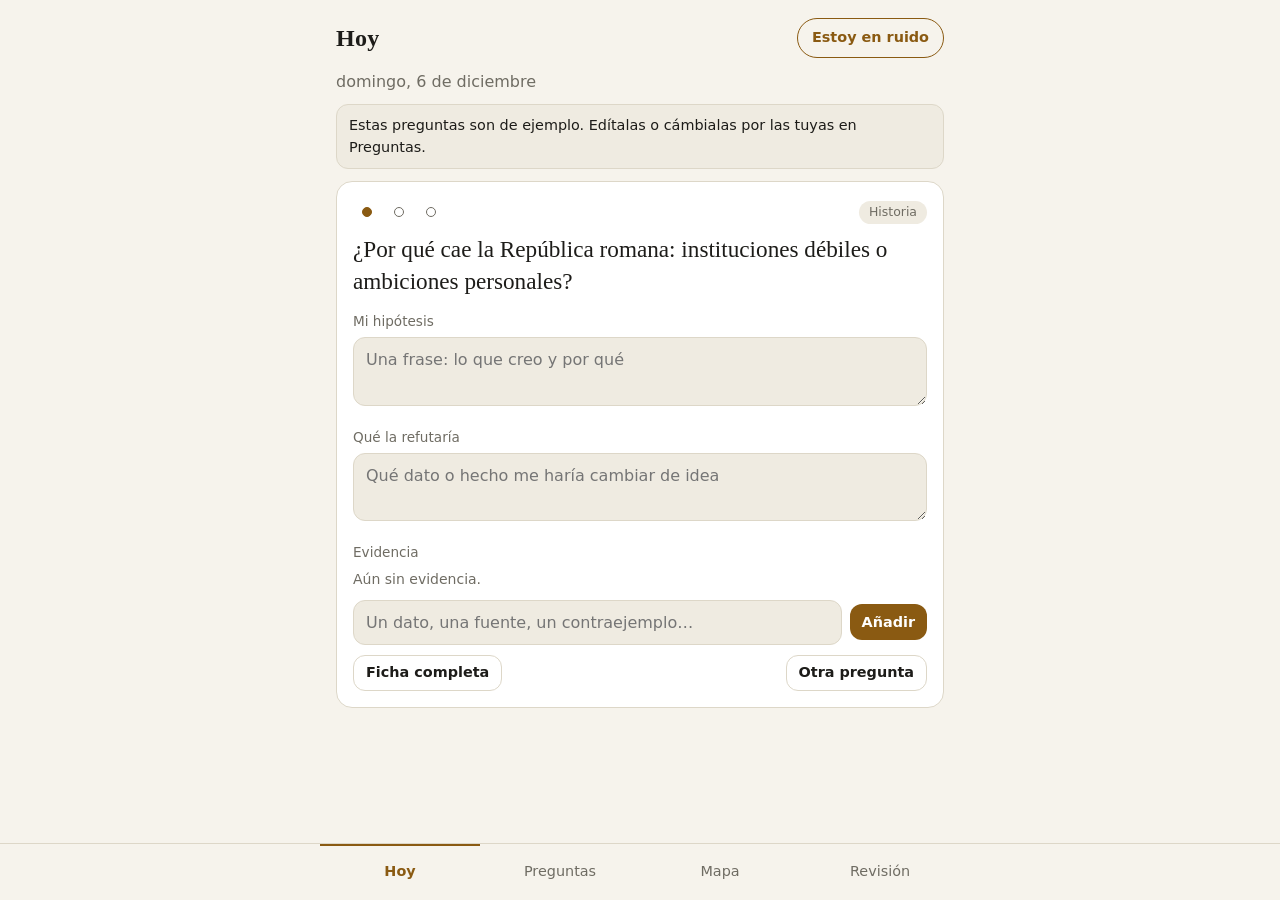
==== index.html @ 18230401 "Pensador: PWA de preguntas vivas, hipótesis y mapa de conocimiento Co-Authored-By: Claude Sonnet 5.5" ====
<!doctype html>
<html lang="es">
<head>
<meta charset="utf-8">
<meta name="viewport" content="width=device-width, initial-scale=1, viewport-fit=cover">
<title>Pensador</title>
<meta name="description" content="Preguntas vivas, hipótesis y mapa de lo que sé.">
<meta name="theme-color" content="#0f1115">
<link rel="manifest" href="manifest.webmanifest">
<link rel="icon" href="icons/icon-192.png">
<link rel="apple-touch-icon" href="icons/apple-touch-icon.png">
<meta name="apple-mobile-web-app-capable" content="yes">
<meta name="mobile-web-app-capable" content="yes">
<meta name="apple-mobile-web-app-title" content="Pensador">
<meta name="apple-mobile-web-app-status-bar-style" content="black-translucent">
<link rel="stylesheet" href="style.css">
</head>
<body>
<div id="app"></div>
<div id="sheet" hidden></div>
<div id="toast" role="status" aria-live="polite"></div>
<input type="file" id="imp" accept="application/json,.json" hidden>
<noscript>Pensador necesita JavaScript.</noscript>
<script src="app.js"></script>
</body>
</html>
---- style.css ----
:root {
  --bg: #0f1115;
  --surface: #181b22;
  --surface-2: #20242d;
  --line: #2b303b;
  --text: #ebe8e0;
  --muted: #9b9a94;
  --accent: #dcb673;
  --accent-ink: #1a1405;
  --danger: #e07a6b;
  --serif: Georgia, "Iowan Old Style", "Palatino Linotype", serif;
  --sans: system-ui, -apple-system, "Segoe UI", Roboto, sans-serif;
  color-scheme: dark;
}
@media (prefers-color-scheme: light) {
  :root {
    --bg: #f6f3ec;
    --surface: #ffffff;
    --surface-2: #efebe1;
    --line: #ddd7c8;
    --text: #1d1c19;
    --muted: #6f6c63;
    --accent: #8a5a12;
    --accent-ink: #ffffff;
    --danger: #b2432f;
    color-scheme: light;
  }
}

* { box-sizing: border-box; -webkit-tap-highlight-color: transparent; }
html { background: var(--bg); }
body {
  margin: 0;
  font: 16px/1.5 var(--sans);
  color: var(--text);
  background: var(--bg);
  -webkit-text-size-adjust: 100%;
}
body.lock { overflow: hidden; }
button, input, textarea, select { font: inherit; color: inherit; }
[hidden] { display: none !important; }

#app {
  max-width: 640px;
  margin: 0 auto;
  min-height: 100vh;
  padding: env(safe-area-inset-top) 16px calc(84px + env(safe-area-inset-bottom));
}

.top {
  display: flex;
  align-items: center;
  justify-content: space-between;
  gap: 12px;
  padding: 18px 0 12px;
}
h1 { margin: 0; font: 600 1.5rem/1.2 var(--serif); letter-spacing: .01em; }
h2 { margin: 0 0 8px; font: 600 1.05rem/1.3 var(--sans); }
h3 { margin: 22px 0 8px; font: 600 .8rem/1.3 var(--sans); letter-spacing: .08em; text-transform: uppercase; color: var(--muted); }
p { margin: 0 0 10px; }
.muted { color: var(--muted); }
.small { font-size: .875rem; }

.pill {
  border: 1px solid var(--accent);
  background: transparent;
  color: var(--accent);
  border-radius: 999px;
  padding: 8px 14px;
  min-height: 40px;
  font-weight: 600;
  font-size: .9rem;
  cursor: pointer;
}
.pill:active { background: var(--accent); color: var(--accent-ink); }

.card {
  background: var(--surface);
  border: 1px solid var(--line);
  border-radius: 16px;
  padding: 16px;
  margin: 0 0 14px;
}
.big { font: 400 1.45rem/1.35 var(--serif); margin: 8px 0 14px; }
.card.empty { text-align: center; padding: 28px 16px; }

.meta-row { display: flex; align-items: center; justify-content: space-between; gap: 8px; }
.tag {
  display: inline-block;
  padding: 2px 10px;
  border-radius: 999px;
  background: var(--surface-2);
  color: var(--muted);
  font-size: .78rem;
  white-space: nowrap;
}
.tag.accent { background: transparent; border: 1px solid var(--accent); color: var(--accent); }

.dots { display: flex; gap: 4px; }
.dot {
  width: 28px; height: 28px;
  border: 0; background: transparent; padding: 0; cursor: pointer; position: relative;
}
.dot::after {
  content: ""; position: absolute; inset: 9px;
  border-radius: 50%; border: 1.5px solid var(--muted);
}
.dot.on::after { background: var(--accent); border-color: var(--accent); }

label { display: block; margin: 14px 0 6px; font-size: .85rem; color: var(--muted); }
textarea, input[type=text], input:not([type]), select {
  width: 100%;
  background: var(--surface-2);
  border: 1px solid var(--line);
  border-radius: 12px;
  padding: 10px 12px;
  font-size: 16px;
  line-height: 1.45;
  resize: vertical;
}
textarea:focus, input:focus, select:focus { outline: 2px solid var(--accent); outline-offset: 1px; }
select { width: auto; }

.row { display: flex; gap: 8px; align-items: center; flex-wrap: wrap; margin-top: 10px; }
.row.end { justify-content: flex-end; }
.row.between { justify-content: space-between; }
.grow { flex: 1; min-width: 0; }

.btn {
  border: 0;
  background: var(--accent);
  color: var(--accent-ink);
  border-radius: 12px;
  padding: 10px 16px;
  min-height: 44px;
  font-weight: 600;
  cursor: pointer;
}
.btn:active { opacity: .8; }
.btn.ghost { background: transparent; color: var(--text); border: 1px solid var(--line); }
.btn.danger { background: transparent; color: var(--danger); border: 1px solid var(--line); }
.btn.sm { min-height: 36px; padding: 6px 12px; font-size: .9rem; }
.btn:disabled { opacity: .4; }

.chips { display: flex; gap: 8px; overflow-x: auto; padding: 2px 0 10px; scrollbar-width: none; }
.chips::-webkit-scrollbar { display: none; }
.chip {
  flex: none;
  border: 1px solid var(--line);
  background: transparent;
  border-radius: 999px;
  padding: 6px 12px;
  min-height: 36px;
  font-size: .88rem;
  color: var(--muted);
  cursor: pointer;
}
.chip.on { background: var(--surface-2); color: var(--text); border-color: var(--accent); }

.list { display: grid; gap: 8px; }
.item {
  text-align: left;
  width: 100%;
  background: var(--surface);
  border: 1px solid var(--line);
  border-radius: 14px;
  padding: 12px 14px;
  cursor: pointer;
}
.item:active { background: var(--surface-2); }
.item .t { font: 400 1.05rem/1.35 var(--serif); margin-bottom: 6px; }
.item .m { display: flex; gap: 6px; flex-wrap: wrap; align-items: center; }

.ev { display: flex; gap: 8px; align-items: flex-start; padding: 8px 0; border-top: 1px solid var(--line); font-size: .95rem; }
.ev:first-of-type { border-top: 0; }
.ev time { flex: none; color: var(--muted); font-size: .8rem; padding-top: 2px; min-width: 52px; }
.ev span { flex: 1; white-space: pre-wrap; overflow-wrap: anywhere; }
.x { border: 0; background: transparent; color: var(--muted); font-size: 1.2rem; line-height: 1; padding: 4px 8px; cursor: pointer; }

.node { background: var(--surface); border: 1px solid var(--line); border-radius: 14px; padding: 12px 14px; margin-bottom: 10px; }
.node .name { font: 600 1.05rem var(--serif); background: transparent; border: 0; padding: 4px 0; border-radius: 0; border-bottom: 1px solid var(--line); }
.lvl { display: flex; gap: 6px; margin: 10px 0 4px; align-items: center; }
.lvl button {
  width: 36px; height: 36px; border-radius: 50%;
  border: 1.5px solid var(--muted); background: transparent; cursor: pointer; padding: 0;
}
.lvl button.on { background: var(--accent); border-color: var(--accent); }
.lvl span { margin-left: 6px; color: var(--muted); font-size: .85rem; }

.stats { display: grid; grid-template-columns: repeat(3, 1fr); gap: 8px; }
.stat { background: var(--surface); border: 1px solid var(--line); border-radius: 14px; padding: 12px 8px; text-align: center; }
.stat b { display: block; font: 600 1.6rem/1.1 var(--serif); color: var(--accent); }
.stat span { font-size: .78rem; color: var(--muted); }

.rules { margin: 0; padding-left: 20px; }
.rules li { margin-bottom: 6px; }

.warn, .note {
  border-radius: 12px; padding: 10px 12px; margin: 0 0 12px; font-size: .9rem;
  background: var(--surface-2); border: 1px solid var(--line);
}
.warn { border-color: var(--danger); color: var(--danger); }

.tabs {
  position: fixed; left: 0; right: 0; bottom: 0;
  display: flex; justify-content: center;
  background: var(--bg);
  border-top: 1px solid var(--line);
  padding-bottom: env(safe-area-inset-bottom);
}
.tabs button {
  flex: 1; max-width: 160px;
  border: 0; background: transparent; color: var(--muted);
  padding: 14px 4px; min-height: 56px; font-size: .9rem; cursor: pointer;
}
.tabs button.on { color: var(--accent); font-weight: 600; box-shadow: inset 0 2px 0 var(--accent); }

#sheet { position: fixed; inset: 0; z-index: 20; display: flex; align-items: flex-end; justify-content: center; }
.backdrop { position: absolute; inset: 0; background: rgba(0, 0, 0, .55); }
.panel {
  position: relative;
  width: 100%; max-width: 640px; max-height: 92vh; overflow-y: auto;
  background: var(--bg);
  border: 1px solid var(--line); border-bottom: 0;
  border-radius: 20px 20px 0 0;
  padding: 16px 16px calc(24px + env(safe-area-inset-bottom));
  animation: up .18s ease-out;
}
@keyframes up { from { transform: translateY(24px); opacity: 0; } to { transform: none; opacity: 1; } }
.panel .close { position: absolute; top: 8px; right: 8px; }

#toast {
  position: fixed; left: 50%; bottom: calc(76px + env(safe-area-inset-bottom));
  transform: translate(-50%, 12px);
  background: var(--text); color: var(--bg);
  padding: 10px 16px; border-radius: 999px; font-size: .9rem;
  opacity: 0; pointer-events: none; transition: .2s; z-index: 30;
  max-width: 90vw; text-align: center;
}
#toast.show { opacity: 1; transform: translate(-50%, 0); }

@media (prefers-reduced-motion: reduce) {
  .panel { animation: none; }
  #toast { transition: none; }
}
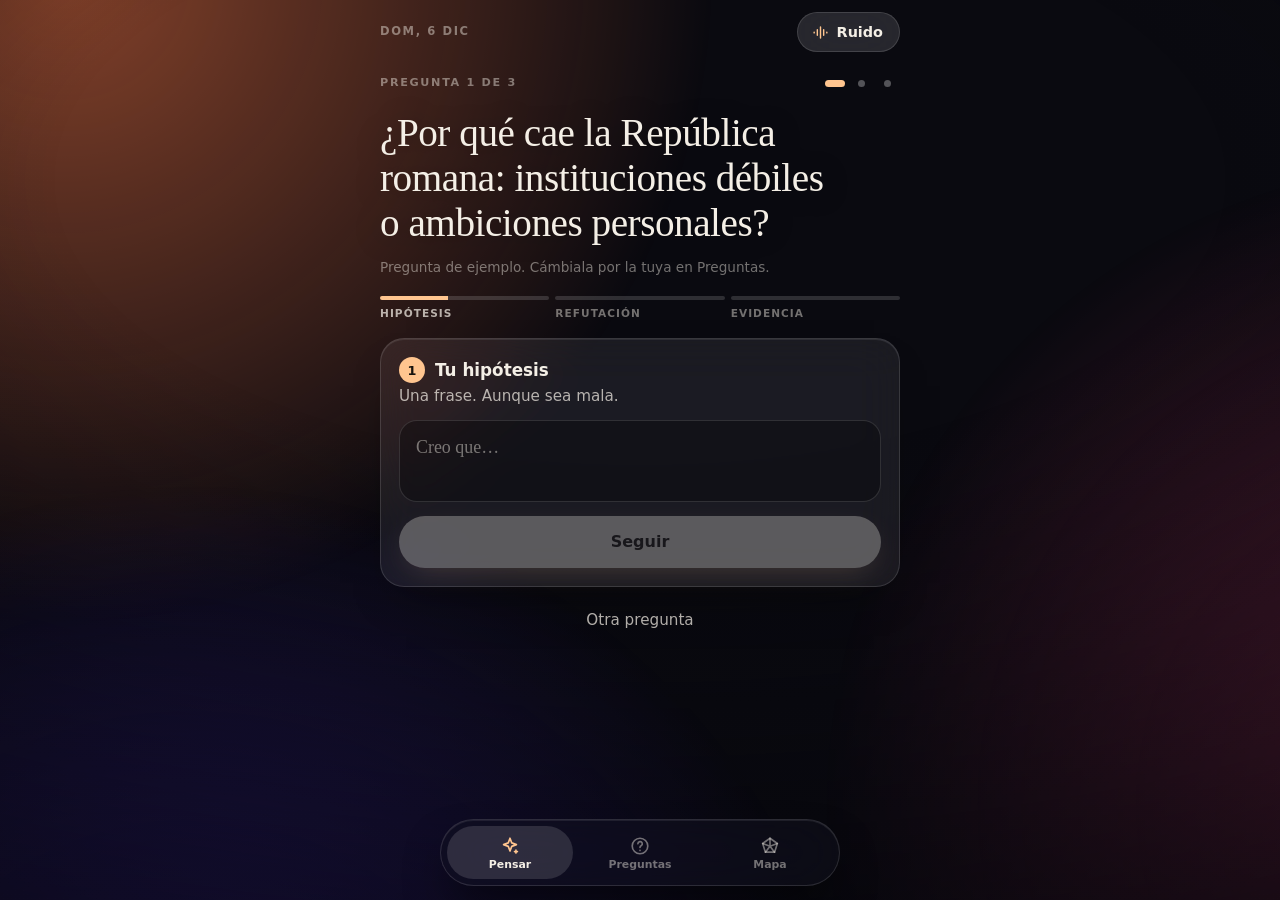
==== commit fcd871ee: "Rediseño: Pensar guiado, aurora por pregunta, mapa radar y menos funciones - Abre directo en una pre" ====
--- a/index.html
+++ b/index.html
@@ -5,7 +5,8 @@
 <meta name="viewport" content="width=device-width, initial-scale=1, viewport-fit=cover">
 <title>Pensador</title>
 <meta name="description" content="Preguntas vivas, hipótesis y mapa de lo que sé.">
-<meta name="theme-color" content="#0f1115">
+<meta name="theme-color" content="#0a0a10">
+<meta name="color-scheme" content="dark">
 <link rel="manifest" href="manifest.webmanifest">
 <link rel="icon" href="icons/icon-192.png">
 <link rel="apple-touch-icon" href="icons/apple-touch-icon.png">
@@ -16,6 +17,7 @@
 <link rel="stylesheet" href="style.css">
 </head>
 <body>
+<div id="aurora" aria-hidden="true"><i></i><i></i><i></i></div>
 <div id="app"></div>
 <div id="sheet" hidden></div>
 <div id="toast" role="status" aria-live="polite"></div>
--- a/style.css
+++ b/style.css
@@ -1,245 +1,290 @@
 :root {
-  --bg: #0f1115;
-  --surface: #181b22;
-  --surface-2: #20242d;
-  --line: #2b303b;
-  --text: #ebe8e0;
-  --muted: #9b9a94;
-  --accent: #dcb673;
-  --accent-ink: #1a1405;
-  --danger: #e07a6b;
-  --serif: Georgia, "Iowan Old Style", "Palatino Linotype", serif;
-  --sans: system-ui, -apple-system, "Segoe UI", Roboto, sans-serif;
-  color-scheme: dark;
-}
-@media (prefers-color-scheme: light) {
-  :root {
-    --bg: #f6f3ec;
-    --surface: #ffffff;
-    --surface-2: #efebe1;
-    --line: #ddd7c8;
-    --text: #1d1c19;
-    --muted: #6f6c63;
-    --accent: #8a5a12;
-    --accent-ink: #ffffff;
-    --danger: #b2432f;
-    color-scheme: light;
-  }
-}
+  --bg: #0a0a10;
+  --ink: #f4efe6;
+  --ink-2: rgba(244, 239, 230, .72);
+  --ink-3: rgba(244, 239, 230, .45);
+  --glass: rgba(255, 255, 255, .07);
+  --glass-2: rgba(255, 255, 255, .12);
+  --line: rgba(255, 255, 255, .13);
+  --a1: #a06bff;
+  --a2: #e04fb1;
+  --a3: #2a3cc4;
+  --acc: #ddc8ff;
+  --serif: ui-serif, "New York", "Iowan Old Style", "Palatino Linotype", Georgia, serif;
+  --sans: -apple-system, BlinkMacSystemFont, "SF Pro Text", "Segoe UI", Roboto, system-ui, sans-serif;
+  --r: 24px;
+  --ease: cubic-bezier(.22, .9, .3, 1);
+}
+
+[data-pal="ember"]  { --a1: #ff7a45; --a2: #d63a6a; --a3: #4b2bd6; --acc: #ffc58f; }
+[data-pal="ocean"]  { --a1: #2ec4d6; --a2: #2b6be0; --a3: #6a35c9; --acc: #9be7f2; }
+[data-pal="violet"] { --a1: #a06bff; --a2: #e04fb1; --a3: #2a3cc4; --acc: #ddc8ff; }
+[data-pal="forest"] { --a1: #35c98a; --a2: #12857a; --a3: #3a5bd0; --acc: #a6f0cf; }
+[data-pal="gold"]   { --a1: #f4b942; --a2: #e0703a; --a3: #7a2fd0; --acc: #ffe0a0; }
+[data-pal="rose"]   { --a1: #ff6b8b; --a2: #c23cc0; --a3: #3a4ad6; --acc: #ffc1d0; }
 
 * { box-sizing: border-box; -webkit-tap-highlight-color: transparent; }
-html { background: var(--bg); }
+html { background: var(--bg); color-scheme: dark; }
 body {
   margin: 0;
-  font: 16px/1.5 var(--sans);
-  color: var(--text);
-  background: var(--bg);
+  font: 400 16px/1.5 var(--sans);
+  color: var(--ink);
+  -webkit-font-smoothing: antialiased;
   -webkit-text-size-adjust: 100%;
 }
 body.lock { overflow: hidden; }
-button, input, textarea, select { font: inherit; color: inherit; }
+button, input, textarea { font: inherit; color: inherit; }
+button { -webkit-appearance: none; appearance: none; }
 [hidden] { display: none !important; }
-
+p { margin: 0; }
+
+/* ---------- fondo ---------- */
+#aurora { position: fixed; inset: 0; z-index: -1; overflow: hidden; background: var(--bg); }
+#aurora i { position: absolute; width: 120vmax; height: 120vmax; border-radius: 50%; opacity: .5; will-change: transform; }
+#aurora i:nth-child(1) { left: -55vmax; top: -62vmax; background: radial-gradient(circle, var(--a1) 0, transparent 60%); animation: d1 30s ease-in-out infinite alternate; }
+#aurora i:nth-child(2) { right: -75vmax; top: 4vh; background: radial-gradient(circle, var(--a2) 0, transparent 60%); opacity: .42; animation: d2 38s ease-in-out infinite alternate; }
+#aurora i:nth-child(3) { left: -45vmax; bottom: -80vmax; background: radial-gradient(circle, var(--a3) 0, transparent 62%); opacity: .6; animation: d3 44s ease-in-out infinite alternate; }
+#aurora::after { content: ""; position: absolute; inset: 0; background: radial-gradient(130% 90% at 50% 20%, transparent 35%, rgba(6, 6, 12, .72) 100%); }
+@keyframes d1 { to { transform: translate(14vmax, 10vmax) scale(1.08); } }
+@keyframes d2 { to { transform: translate(-16vmax, 8vmax) scale(.94); } }
+@keyframes d3 { to { transform: translate(12vmax, -12vmax) scale(1.1); } }
+
+/* ---------- estructura ---------- */
 #app {
-  max-width: 640px;
+  max-width: 560px;
   margin: 0 auto;
   min-height: 100vh;
-  padding: env(safe-area-inset-top) 16px calc(84px + env(safe-area-inset-bottom));
-}
-
-.top {
-  display: flex;
-  align-items: center;
-  justify-content: space-between;
-  gap: 12px;
-  padding: 18px 0 12px;
-}
-h1 { margin: 0; font: 600 1.5rem/1.2 var(--serif); letter-spacing: .01em; }
-h2 { margin: 0 0 8px; font: 600 1.05rem/1.3 var(--sans); }
-h3 { margin: 22px 0 8px; font: 600 .8rem/1.3 var(--sans); letter-spacing: .08em; text-transform: uppercase; color: var(--muted); }
-p { margin: 0 0 10px; }
-.muted { color: var(--muted); }
-.small { font-size: .875rem; }
-
+  padding: calc(env(safe-area-inset-top) + 8px) 20px calc(128px + env(safe-area-inset-bottom));
+}
+.bar { display: flex; align-items: center; justify-content: space-between; min-height: 48px; margin-bottom: 14px; }
+.date { font: 600 .72rem/1 var(--sans); letter-spacing: .14em; text-transform: uppercase; color: var(--ink-3); }
 .pill {
-  border: 1px solid var(--accent);
-  background: transparent;
-  color: var(--accent);
-  border-radius: 999px;
-  padding: 8px 14px;
-  min-height: 40px;
-  font-weight: 600;
-  font-size: .9rem;
-  cursor: pointer;
-}
-.pill:active { background: var(--accent); color: var(--accent-ink); }
-
-.card {
-  background: var(--surface);
+  display: inline-flex; align-items: center; gap: 7px;
+  height: 40px; padding: 0 16px 0 13px;
+  border-radius: 999px; border: 1px solid var(--line);
+  background: var(--glass-2);
+  -webkit-backdrop-filter: blur(20px) saturate(1.5); backdrop-filter: blur(20px) saturate(1.5);
+  font: 600 .9rem var(--sans); color: var(--ink); cursor: pointer;
+  transition: transform .15s var(--ease), background .2s;
+}
+.pill:active { transform: scale(.95); background: rgba(255, 255, 255, .2); }
+.ic { width: 22px; height: 22px; stroke: currentColor; fill: none; stroke-width: 1.8; stroke-linecap: round; stroke-linejoin: round; flex: none; }
+.pill .ic { width: 19px; height: 19px; color: var(--acc); }
+
+.view.enter > * { animation: rise .55s var(--ease) both; }
+.view.enter > *:nth-child(2) { animation-delay: .05s; }
+.view.enter > *:nth-child(3) { animation-delay: .1s; }
+.view.enter > *:nth-child(4) { animation-delay: .15s; }
+.view.enter > *:nth-child(n+5) { animation-delay: .2s; }
+@keyframes rise { from { opacity: 0; transform: translateY(14px); } to { opacity: 1; transform: none; } }
+
+/* ---------- tipografía ---------- */
+.eyebrow { font: 600 .7rem/1 var(--sans); letter-spacing: .15em; text-transform: uppercase; color: var(--ink-3); }
+.hero {
+  margin: 14px 0 22px;
+  font: 500 clamp(1.8rem, 7.8vw, 2.45rem)/1.15 var(--serif);
+  letter-spacing: -.012em;
+  text-wrap: balance;
+  text-shadow: 0 2px 28px rgba(0, 0, 0, .4);
+}
+.hero.sm { font-size: 1.5rem; margin: 12px 0 18px; }
+.title { margin: 6px 0 4px; font: 600 2.1rem/1.1 var(--serif); letter-spacing: -.01em; }
+.lead { color: var(--ink-2); margin-bottom: 18px; }
+.help { color: var(--ink-2); font-size: .95rem; margin: 2px 0 12px; }
+.center { text-align: center; }
+.tip { color: var(--ink-3); font-size: .85rem; margin: -10px 0 18px; }
+
+.row { display: flex; align-items: center; gap: 10px; }
+.row.between { justify-content: space-between; }
+
+/* ---------- componentes ---------- */
+.glass {
+  background: var(--glass);
   border: 1px solid var(--line);
-  border-radius: 16px;
-  padding: 16px;
-  margin: 0 0 14px;
-}
-.big { font: 400 1.45rem/1.35 var(--serif); margin: 8px 0 14px; }
-.card.empty { text-align: center; padding: 28px 16px; }
-
-.meta-row { display: flex; align-items: center; justify-content: space-between; gap: 8px; }
-.tag {
-  display: inline-block;
-  padding: 2px 10px;
-  border-radius: 999px;
-  background: var(--surface-2);
-  color: var(--muted);
-  font-size: .78rem;
-  white-space: nowrap;
-}
-.tag.accent { background: transparent; border: 1px solid var(--accent); color: var(--accent); }
-
-.dots { display: flex; gap: 4px; }
-.dot {
-  width: 28px; height: 28px;
-  border: 0; background: transparent; padding: 0; cursor: pointer; position: relative;
-}
-.dot::after {
-  content: ""; position: absolute; inset: 9px;
-  border-radius: 50%; border: 1.5px solid var(--muted);
-}
-.dot.on::after { background: var(--accent); border-color: var(--accent); }
-
-label { display: block; margin: 14px 0 6px; font-size: .85rem; color: var(--muted); }
-textarea, input[type=text], input:not([type]), select {
-  width: 100%;
-  background: var(--surface-2);
+  border-radius: var(--r);
+  padding: 18px;
+  margin-bottom: 12px;
+  -webkit-backdrop-filter: blur(22px) saturate(1.5); backdrop-filter: blur(22px) saturate(1.5);
+  box-shadow: inset 0 1px 0 rgba(255, 255, 255, .09), 0 22px 44px -26px rgba(0, 0, 0, .7);
+}
+
+.btn {
+  border: 0; border-radius: 999px; padding: 0 22px; min-height: 52px;
+  font: 600 1rem var(--sans); cursor: pointer;
+  transition: transform .15s var(--ease), opacity .2s, background .2s;
+}
+.btn:active { transform: scale(.97); }
+.btn.primary { background: var(--ink); color: #17130d; box-shadow: 0 10px 30px -10px color-mix(in srgb, var(--acc) 70%, transparent); }
+.btn.ghost { background: var(--glass-2); color: var(--ink); border: 1px solid var(--line); }
+.btn.sm { min-height: 44px; font-size: .92rem; padding: 0 18px; }
+.btn.wide { width: 100%; }
+.btn.icon { width: 50px; min-height: 50px; padding: 0; flex: none; font-size: 1.5rem; line-height: 1; }
+.btn:disabled { opacity: .3; pointer-events: none; }
+.link { background: none; border: 0; color: var(--ink-2); font: 500 .95rem var(--sans); padding: 12px 6px; cursor: pointer; }
+.link:active { color: var(--ink); }
+.link.danger { color: #ff9a8c; }
+.x { border: 0; background: none; color: var(--ink-3); font-size: 1.4rem; line-height: 1; padding: 6px 10px; cursor: pointer; }
+
+textarea, input[type=text] {
+  width: 100%; display: block;
+  background: rgba(0, 0, 0, .3);
   border: 1px solid var(--line);
-  border-radius: 12px;
-  padding: 10px 12px;
-  font-size: 16px;
-  line-height: 1.45;
-  resize: vertical;
-}
-textarea:focus, input:focus, select:focus { outline: 2px solid var(--accent); outline-offset: 1px; }
-select { width: auto; }
-
-.row { display: flex; gap: 8px; align-items: center; flex-wrap: wrap; margin-top: 10px; }
-.row.end { justify-content: flex-end; }
-.row.between { justify-content: space-between; }
-.grow { flex: 1; min-width: 0; }
-
-.btn {
-  border: 0;
-  background: var(--accent);
-  color: var(--accent-ink);
-  border-radius: 12px;
-  padding: 10px 16px;
-  min-height: 44px;
-  font-weight: 600;
-  cursor: pointer;
-}
-.btn:active { opacity: .8; }
-.btn.ghost { background: transparent; color: var(--text); border: 1px solid var(--line); }
-.btn.danger { background: transparent; color: var(--danger); border: 1px solid var(--line); }
-.btn.sm { min-height: 36px; padding: 6px 12px; font-size: .9rem; }
-.btn:disabled { opacity: .4; }
-
-.chips { display: flex; gap: 8px; overflow-x: auto; padding: 2px 0 10px; scrollbar-width: none; }
-.chips::-webkit-scrollbar { display: none; }
-.chip {
-  flex: none;
-  border: 1px solid var(--line);
-  background: transparent;
-  border-radius: 999px;
-  padding: 6px 12px;
-  min-height: 36px;
-  font-size: .88rem;
-  color: var(--muted);
-  cursor: pointer;
-}
-.chip.on { background: var(--surface-2); color: var(--text); border-color: var(--accent); }
-
-.list { display: grid; gap: 8px; }
-.item {
-  text-align: left;
-  width: 100%;
-  background: var(--surface);
-  border: 1px solid var(--line);
-  border-radius: 14px;
-  padding: 12px 14px;
-  cursor: pointer;
-}
-.item:active { background: var(--surface-2); }
-.item .t { font: 400 1.05rem/1.35 var(--serif); margin-bottom: 6px; }
-.item .m { display: flex; gap: 6px; flex-wrap: wrap; align-items: center; }
-
-.ev { display: flex; gap: 8px; align-items: flex-start; padding: 8px 0; border-top: 1px solid var(--line); font-size: .95rem; }
-.ev:first-of-type { border-top: 0; }
-.ev time { flex: none; color: var(--muted); font-size: .8rem; padding-top: 2px; min-width: 52px; }
-.ev span { flex: 1; white-space: pre-wrap; overflow-wrap: anywhere; }
-.x { border: 0; background: transparent; color: var(--muted); font-size: 1.2rem; line-height: 1; padding: 4px 8px; cursor: pointer; }
-
-.node { background: var(--surface); border: 1px solid var(--line); border-radius: 14px; padding: 12px 14px; margin-bottom: 10px; }
-.node .name { font: 600 1.05rem var(--serif); background: transparent; border: 0; padding: 4px 0; border-radius: 0; border-bottom: 1px solid var(--line); }
-.lvl { display: flex; gap: 6px; margin: 10px 0 4px; align-items: center; }
-.lvl button {
-  width: 36px; height: 36px; border-radius: 50%;
-  border: 1.5px solid var(--muted); background: transparent; cursor: pointer; padding: 0;
-}
-.lvl button.on { background: var(--accent); border-color: var(--accent); }
-.lvl span { margin-left: 6px; color: var(--muted); font-size: .85rem; }
-
-.stats { display: grid; grid-template-columns: repeat(3, 1fr); gap: 8px; }
-.stat { background: var(--surface); border: 1px solid var(--line); border-radius: 14px; padding: 12px 8px; text-align: center; }
-.stat b { display: block; font: 600 1.6rem/1.1 var(--serif); color: var(--accent); }
-.stat span { font-size: .78rem; color: var(--muted); }
-
-.rules { margin: 0; padding-left: 20px; }
-.rules li { margin-bottom: 6px; }
-
-.warn, .note {
-  border-radius: 12px; padding: 10px 12px; margin: 0 0 12px; font-size: .9rem;
-  background: var(--surface-2); border: 1px solid var(--line);
-}
-.warn { border-color: var(--danger); color: var(--danger); }
-
+  border-radius: 18px;
+  padding: 14px 16px;
+  font: 400 17px/1.45 var(--sans);
+  resize: none;
+  transition: border-color .2s, box-shadow .2s;
+}
+textarea::placeholder, input::placeholder { color: var(--ink-3); }
+textarea:focus, input:focus { outline: 0; border-color: var(--acc); box-shadow: 0 0 0 4px color-mix(in srgb, var(--acc) 22%, transparent); }
+.step textarea, .sheet-serif { font-family: var(--serif); font-size: 1.12rem; }
+label { display: block; margin: 16px 0 8px; font: 600 .7rem/1.2 var(--sans); letter-spacing: .12em; text-transform: uppercase; color: var(--ink-3); }
+
+/* pensar */
+.top-eyebrow { display: flex; align-items: center; justify-content: space-between; }
+.dots { display: flex; }
+.dot { width: 26px; height: 26px; border: 0; background: none; padding: 0; position: relative; cursor: pointer; }
+.dot::after { content: ""; position: absolute; left: 50%; top: 50%; width: 7px; height: 7px; margin: -3.5px 0 0 -3.5px; border-radius: 4px; background: rgba(255, 255, 255, .3); transition: .3s var(--ease); }
+.dot.on::after { width: 20px; margin-left: -10px; background: var(--acc); }
+
+.rail { display: flex; gap: 6px; list-style: none; padding: 0; margin: 0 0 20px; }
+.rail li { flex: 1; display: grid; gap: 8px; font: 600 .66rem/1 var(--sans); letter-spacing: .1em; text-transform: uppercase; color: var(--ink-3); }
+.rail i { display: block; height: 4px; border-radius: 4px; background: rgba(255, 255, 255, .15); }
+.rail .done, .rail .now { color: var(--ink-2); }
+.rail .done i { background: var(--acc); }
+.rail .now i { background: linear-gradient(90deg, var(--acc) 40%, rgba(255, 255, 255, .15) 40%); }
+
+.quote {
+  display: block; width: 100%; text-align: left; cursor: pointer;
+  margin-bottom: 10px; padding: 13px 18px;
+  background: var(--glass); border: 1px solid var(--line); border-radius: 20px;
+  -webkit-backdrop-filter: blur(18px); backdrop-filter: blur(18px);
+}
+.quote:active { background: var(--glass-2); }
+.quote small { display: block; margin-bottom: 4px; font: 600 .66rem/1 var(--sans); letter-spacing: .13em; text-transform: uppercase; color: var(--ink-3); }
+.quote span { font: 400 1.05rem/1.4 var(--serif); }
+
+.step-h { display: flex; align-items: center; gap: 10px; font: 600 1.05rem var(--sans); }
+.step-h b {
+  display: grid; place-items: center; width: 26px; height: 26px; border-radius: 50%;
+  background: var(--acc); color: #17130d; font: 700 .8rem var(--sans);
+}
+.step .btn.wide { margin-top: 14px; }
+.tag { margin-left: auto; font: 600 .68rem/1 var(--sans); letter-spacing: .08em; text-transform: uppercase; padding: 5px 9px; border-radius: 999px; border: 1px solid var(--line); color: var(--ink-2); font-style: normal; }
+
+.ev { display: flex; gap: 12px; padding: 10px 0; border-top: 1px solid var(--line); }
+.ev time { flex: none; min-width: 48px; padding-top: 2px; font-size: .8rem; color: var(--ink-3); }
+.ev span { flex: 1; white-space: pre-wrap; overflow-wrap: anywhere; font: 400 1rem/1.45 var(--serif); }
+.ev .x { padding: 0 6px; }
+.evadd { display: flex; gap: 10px; margin-top: 14px; }
+.actions { display: flex; gap: 10px; flex-wrap: wrap; margin: 4px 0 6px; }
+.actions .btn { flex: 1; }
+
+/* preguntas */
+.addbar { display: flex; gap: 10px; align-items: center; padding: 10px 10px 10px 12px; border-radius: 999px; margin: 14px 0 6px; }
+.addbar input { background: transparent; border: 0; padding: 10px 8px; box-shadow: none !important; }
+.sec { display: flex; align-items: baseline; justify-content: space-between; margin: 26px 2px 10px; }
+.sec h2 { margin: 0; font: 600 .74rem/1 var(--sans); letter-spacing: .14em; text-transform: uppercase; color: var(--ink-2); }
+.sec span { font-size: .8rem; color: var(--ink-3); }
+.qlist { display: grid; gap: 10px; }
+.qcard {
+  display: flex; gap: 14px; width: 100%; text-align: left; cursor: pointer;
+  padding: 16px 16px 16px 14px; border-radius: 22px;
+  background: var(--glass); border: 1px solid var(--line);
+  -webkit-backdrop-filter: blur(20px); backdrop-filter: blur(20px);
+  transition: transform .15s var(--ease), background .2s;
+}
+.qcard:active { transform: scale(.985); background: var(--glass-2); }
+.swatch { flex: none; width: 5px; border-radius: 5px; background: linear-gradient(180deg, var(--a1), var(--a2) 55%, var(--a3)); }
+.qcard .t { font: 500 1.12rem/1.3 var(--serif); margin-bottom: 9px; }
+.qcard .m { display: flex; align-items: center; gap: 10px; font-size: .78rem; color: var(--ink-3); flex-wrap: wrap; }
+.pips { display: inline-flex; gap: 4px; }
+.pips i { width: 14px; height: 4px; border-radius: 4px; background: rgba(255, 255, 255, .18); }
+.pips i.on { background: var(--acc); }
+.empty { color: var(--ink-3); padding: 6px 4px; font-size: .95rem; }
+
+details.fold { margin-top: 26px; }
+details.fold summary {
+  list-style: none; cursor: pointer; display: flex; justify-content: space-between; align-items: center;
+  padding: 4px 2px 10px; font: 600 .74rem/1 var(--sans); letter-spacing: .14em; text-transform: uppercase; color: var(--ink-2);
+}
+details.fold summary::-webkit-details-marker { display: none; }
+details.fold summary::after { content: "+"; font-size: 1.2rem; color: var(--ink-3); letter-spacing: 0; }
+details.fold[open] summary::after { content: "–"; }
+details.fold summary span { margin-left: 8px; color: var(--ink-3); letter-spacing: 0; }
+
+.consult .qt { font: 500 1.1rem/1.3 var(--serif); }
+.consult .miss { margin-top: 6px; color: var(--ink-2); font-size: .92rem; }
+.consult .btn { margin-top: 14px; }
+
+/* mapa */
+.radar { padding: 8px 6px 4px; }
+.radar svg { display: block; width: 100%; height: auto; }
+.radar .ring { fill: none; stroke: rgba(255, 255, 255, .1); stroke-width: 1; }
+.radar .axis { stroke: rgba(255, 255, 255, .08); stroke-width: 1; }
+.radar .shape { fill: var(--a1); fill-opacity: .3; stroke: var(--acc); stroke-width: 1.8; stroke-linejoin: round; }
+.radar .vtx { fill: var(--acc); }
+.radar text { fill: var(--ink-2); font: 500 10.5px var(--sans); }
+.node { padding: 14px 16px 10px; }
+.node-h { display: flex; align-items: center; gap: 6px; }
+.nname { background: transparent !important; border: 0 !important; border-radius: 0; padding: 4px 0 !important; font: 600 1.1rem var(--serif) !important; box-shadow: none !important; }
+.segs { display: flex; gap: 6px; margin: 10px 0 8px; }
+.seg { flex: 1; height: 12px; border: 0; border-radius: 6px; background: rgba(255, 255, 255, .14); cursor: pointer; padding: 0; transition: background .25s; position: relative; }
+.seg::before { content: ""; position: absolute; inset: -14px -2px; }
+.seg.on { background: linear-gradient(90deg, var(--a1), var(--acc)); }
+.lvl-name { font-size: .8rem; color: var(--ink-3); margin-bottom: 4px; }
+.node textarea { margin-top: 8px; font-size: 16px; }
+.node .btn { margin: 10px 0 6px; }
+
+/* navegación */
 .tabs {
-  position: fixed; left: 0; right: 0; bottom: 0;
-  display: flex; justify-content: center;
-  background: var(--bg);
-  border-top: 1px solid var(--line);
-  padding-bottom: env(safe-area-inset-bottom);
+  position: fixed; left: 50%; bottom: calc(14px + env(safe-area-inset-bottom)); z-index: 10;
+  transform: translateX(-50%);
+  width: min(calc(100% - 32px), 400px);
+  display: flex; gap: 4px; padding: 6px; border-radius: 999px;
+  background: rgba(18, 18, 28, .55); border: 1px solid var(--line);
+  -webkit-backdrop-filter: blur(28px) saturate(1.7); backdrop-filter: blur(28px) saturate(1.7);
+  box-shadow: 0 24px 48px -14px rgba(0, 0, 0, .7), inset 0 1px 0 rgba(255, 255, 255, .08);
 }
 .tabs button {
-  flex: 1; max-width: 160px;
-  border: 0; background: transparent; color: var(--muted);
-  padding: 14px 4px; min-height: 56px; font-size: .9rem; cursor: pointer;
-}
-.tabs button.on { color: var(--accent); font-weight: 600; box-shadow: inset 0 2px 0 var(--accent); }
-
-#sheet { position: fixed; inset: 0; z-index: 20; display: flex; align-items: flex-end; justify-content: center; }
-.backdrop { position: absolute; inset: 0; background: rgba(0, 0, 0, .55); }
+  flex: 1; display: flex; flex-direction: column; align-items: center; gap: 3px;
+  border: 0; background: none; color: var(--ink-3); cursor: pointer;
+  padding: 9px 0 8px; border-radius: 999px; font: 600 .68rem/1 var(--sans);
+  transition: background .25s, color .25s;
+}
+.tabs button.on { background: rgba(255, 255, 255, .13); color: var(--ink); }
+.tabs button.on .ic { color: var(--acc); }
+
+/* hojas */
+#sheet { position: fixed; inset: 0; z-index: 30; display: flex; align-items: flex-end; justify-content: center; }
+.backdrop { position: absolute; inset: 0; background: rgba(4, 4, 8, .62); -webkit-backdrop-filter: blur(8px); backdrop-filter: blur(8px); animation: fade .25s; }
 .panel {
-  position: relative;
-  width: 100%; max-width: 640px; max-height: 92vh; overflow-y: auto;
-  background: var(--bg);
-  border: 1px solid var(--line); border-bottom: 0;
-  border-radius: 20px 20px 0 0;
-  padding: 16px 16px calc(24px + env(safe-area-inset-bottom));
-  animation: up .18s ease-out;
-}
-@keyframes up { from { transform: translateY(24px); opacity: 0; } to { transform: none; opacity: 1; } }
-.panel .close { position: absolute; top: 8px; right: 8px; }
+  position: relative; width: 100%; max-width: 560px; max-height: 92vh; overflow-y: auto;
+  padding: 10px 22px calc(26px + env(safe-area-inset-bottom));
+  background: rgba(24, 24, 36, .86); border: 1px solid var(--line); border-bottom: 0; border-radius: 32px 32px 0 0;
+  -webkit-backdrop-filter: blur(34px) saturate(1.6); backdrop-filter: blur(34px) saturate(1.6);
+  animation: sheet .38s var(--ease);
+}
+.handle { width: 42px; height: 5px; border-radius: 5px; background: rgba(255, 255, 255, .25); margin: 6px auto 14px; }
+.panel .row { margin-top: 16px; }
+.chips { display: flex; gap: 8px; margin-top: 14px; }
+.chip { flex: 1; min-height: 42px; border-radius: 999px; border: 1px solid var(--line); background: transparent; color: var(--ink-2); font: 600 .88rem var(--sans); cursor: pointer; }
+.chip.on { background: var(--ink); color: #17130d; border-color: var(--ink); }
+.ro { margin-top: 6px; }
+.ro p { font: 400 1.02rem/1.45 var(--serif); white-space: pre-wrap; overflow-wrap: anywhere; }
+@keyframes sheet { from { transform: translateY(40px); opacity: 0; } to { transform: none; opacity: 1; } }
+@keyframes fade { from { opacity: 0; } }
 
 #toast {
-  position: fixed; left: 50%; bottom: calc(76px + env(safe-area-inset-bottom));
-  transform: translate(-50%, 12px);
-  background: var(--text); color: var(--bg);
-  padding: 10px 16px; border-radius: 999px; font-size: .9rem;
-  opacity: 0; pointer-events: none; transition: .2s; z-index: 30;
-  max-width: 90vw; text-align: center;
+  position: fixed; left: 50%; bottom: calc(96px + env(safe-area-inset-bottom)); z-index: 40;
+  transform: translate(-50%, 14px); width: max-content; max-width: 88vw; text-align: center;
+  padding: 12px 18px; border-radius: 999px; font-size: .92rem; font-weight: 500;
+  background: rgba(244, 239, 230, .95); color: #17130d;
+  opacity: 0; pointer-events: none; transition: opacity .25s, transform .3s var(--ease);
 }
 #toast.show { opacity: 1; transform: translate(-50%, 0); }
+.warn { margin: 0 0 12px; padding: 12px 14px; border-radius: 16px; border: 1px solid #ff9a8c; color: #ffb4a8; font-size: .9rem; }
 
 @media (prefers-reduced-motion: reduce) {
-  .panel { animation: none; }
-  #toast { transition: none; }
-}
+  *, *::before, *::after { animation: none !important; transition: none !important; }
+}
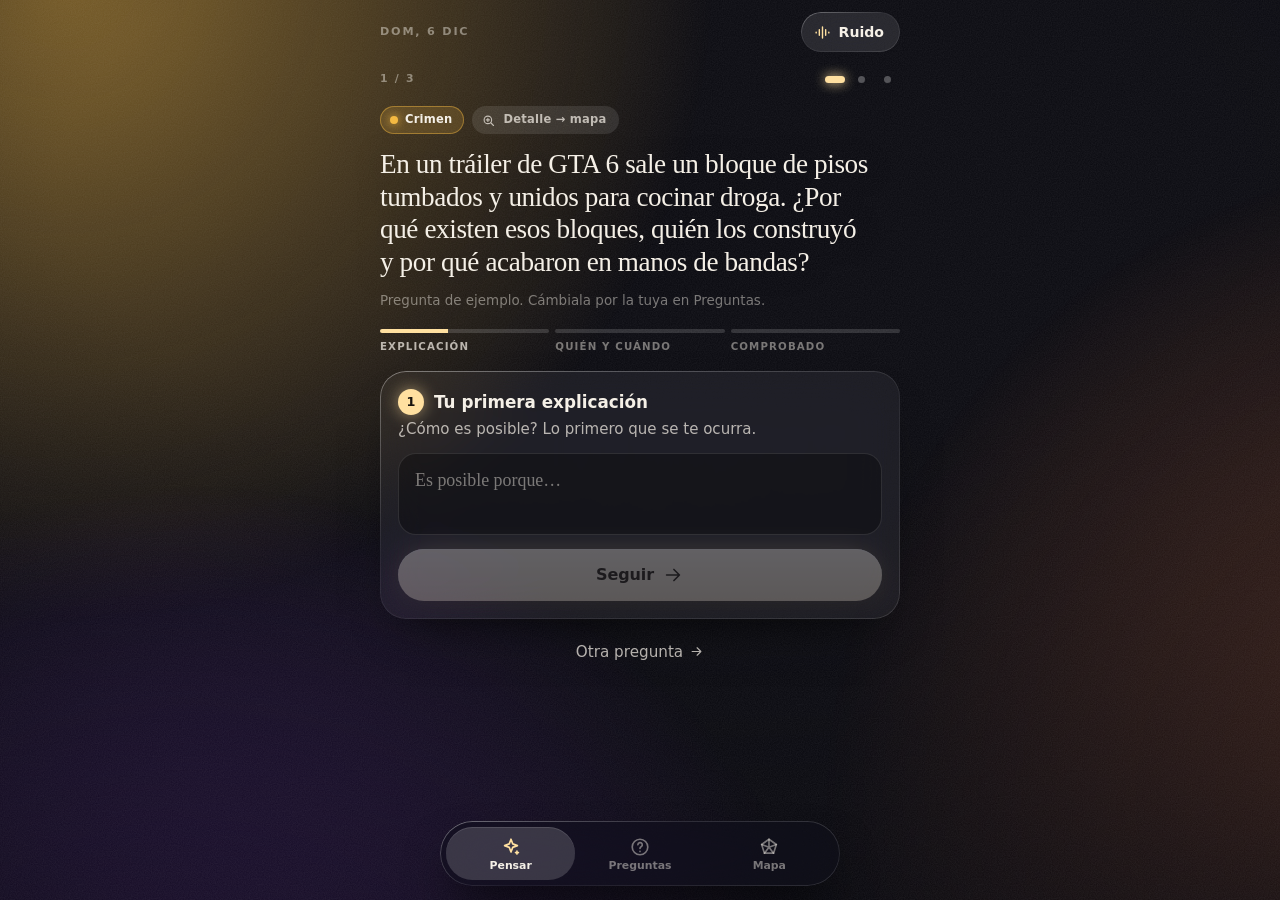
==== commit 5ed3ba71: "Interfaz premium: carrusel de vivas, temas, búsqueda y fichas nuevas - Sistema visual nuevo: bordes " ====
--- a/index.html
+++ b/index.html
@@ -19,6 +19,7 @@
 <body>
 <div id="aurora" aria-hidden="true"><i></i><i></i><i></i></div>
 <div id="app"></div>
+<nav id="tabs" class="tabs hair" aria-label="Secciones"></nav>
 <div id="sheet" hidden></div>
 <div id="toast" role="status" aria-live="polite"></div>
 <input type="file" id="imp" accept="application/json,.json" hidden>
--- a/style.css
+++ b/style.css
@@ -1,19 +1,22 @@
 :root {
   --bg: #0a0a10;
-  --ink: #f4efe6;
-  --ink-2: rgba(244, 239, 230, .72);
-  --ink-3: rgba(244, 239, 230, .45);
-  --glass: rgba(255, 255, 255, .07);
-  --glass-2: rgba(255, 255, 255, .12);
-  --line: rgba(255, 255, 255, .13);
+  --ink: #f5f0e7;
+  --ink-2: rgba(245, 240, 231, .72);
+  --ink-3: rgba(245, 240, 231, .46);
+  --glass: rgba(255, 255, 255, .055);
+  --glass-2: rgba(255, 255, 255, .10);
+  --glass-3: rgba(255, 255, 255, .16);
+  --line: rgba(255, 255, 255, .11);
   --a1: #a06bff;
   --a2: #e04fb1;
   --a3: #2a3cc4;
   --acc: #ddc8ff;
   --serif: ui-serif, "New York", "Iowan Old Style", "Palatino Linotype", Georgia, serif;
   --sans: -apple-system, BlinkMacSystemFont, "SF Pro Text", "Segoe UI", Roboto, system-ui, sans-serif;
-  --r: 24px;
+  --r: 26px;
+  --r-md: 20px;
   --ease: cubic-bezier(.22, .9, .3, 1);
+  --spring: cubic-bezier(.34, 1.4, .5, 1);
 }
 
 [data-pal="ember"]  { --a1: #ff7a45; --a2: #d63a6a; --a3: #4b2bd6; --acc: #ffc58f; }
@@ -22,6 +25,7 @@
 [data-pal="forest"] { --a1: #35c98a; --a2: #12857a; --a3: #3a5bd0; --acc: #a6f0cf; }
 [data-pal="gold"]   { --a1: #f4b942; --a2: #e0703a; --a3: #7a2fd0; --acc: #ffe0a0; }
 [data-pal="rose"]   { --a1: #ff6b8b; --a2: #c23cc0; --a3: #3a4ad6; --acc: #ffc1d0; }
+[data-pal="indigo"] { --a1: #6f8cff; --a2: #8a5cf5; --a3: #1f3fd0; --acc: #c3ccff; }
 
 * { box-sizing: border-box; -webkit-tap-highlight-color: transparent; }
 html { background: var(--bg); color-scheme: dark; }
@@ -30,102 +34,141 @@
   font: 400 16px/1.5 var(--sans);
   color: var(--ink);
   -webkit-font-smoothing: antialiased;
+  text-rendering: optimizeLegibility;
   -webkit-text-size-adjust: 100%;
 }
 body.lock { overflow: hidden; }
 button, input, textarea { font: inherit; color: inherit; }
-button { -webkit-appearance: none; appearance: none; }
+button { -webkit-appearance: none; appearance: none; cursor: pointer; }
 [hidden] { display: none !important; }
 p { margin: 0; }
+:focus-visible { outline: 2px solid var(--acc); outline-offset: 2px; }
 
 /* ---------- fondo ---------- */
 #aurora { position: fixed; inset: 0; z-index: -1; overflow: hidden; background: var(--bg); }
-#aurora i { position: absolute; width: 120vmax; height: 120vmax; border-radius: 50%; opacity: .5; will-change: transform; }
+#aurora i { position: absolute; width: 120vmax; height: 120vmax; border-radius: 50%; opacity: .5; will-change: transform; transition: opacity 1s; }
 #aurora i:nth-child(1) { left: -55vmax; top: -62vmax; background: radial-gradient(circle, var(--a1) 0, transparent 60%); animation: d1 30s ease-in-out infinite alternate; }
 #aurora i:nth-child(2) { right: -75vmax; top: 4vh; background: radial-gradient(circle, var(--a2) 0, transparent 60%); opacity: .42; animation: d2 38s ease-in-out infinite alternate; }
 #aurora i:nth-child(3) { left: -45vmax; bottom: -80vmax; background: radial-gradient(circle, var(--a3) 0, transparent 62%); opacity: .6; animation: d3 44s ease-in-out infinite alternate; }
-#aurora::after { content: ""; position: absolute; inset: 0; background: radial-gradient(130% 90% at 50% 20%, transparent 35%, rgba(6, 6, 12, .72) 100%); }
+#aurora::after {
+  content: ""; position: absolute; inset: 0;
+  background:
+    url("data:image/svg+xml;utf8,<svg xmlns='http://www.w3.org/2000/svg' width='180' height='180'><filter id='n'><feTurbulence type='fractalNoise' baseFrequency='.85' numOctaves='2' stitchTiles='stitch'/><feColorMatrix values='0 0 0 0 1 0 0 0 0 1 0 0 0 0 1 0 0 0 .55 0'/></filter><rect width='100%' height='100%' filter='url(%23n)' opacity='.13'/></svg>"),
+    radial-gradient(130% 90% at 50% 20%, transparent 35%, rgba(6, 6, 12, .72) 100%);
+  background-size: 180px 180px, auto;
+  opacity: 1;
+}
 @keyframes d1 { to { transform: translate(14vmax, 10vmax) scale(1.08); } }
 @keyframes d2 { to { transform: translate(-16vmax, 8vmax) scale(.94); } }
 @keyframes d3 { to { transform: translate(12vmax, -12vmax) scale(1.1); } }
+
+/* ---------- utilidades ---------- */
+.hair { position: relative; }
+.hair::before {
+  content: ""; position: absolute; inset: 0; border-radius: inherit; padding: 1px; pointer-events: none;
+  background: linear-gradient(160deg, rgba(255, 255, 255, .34), rgba(255, 255, 255, .05) 42%, rgba(255, 255, 255, .13));
+  -webkit-mask: linear-gradient(#000 0 0) content-box, linear-gradient(#000 0 0);
+  -webkit-mask-composite: xor;
+  mask: linear-gradient(#000 0 0) content-box exclude, linear-gradient(#000 0 0);
+}
+.glass {
+  position: relative;
+  background: var(--glass);
+  border-radius: var(--r);
+  padding: 18px;
+  margin-bottom: 12px;
+  -webkit-backdrop-filter: blur(24px) saturate(1.6); backdrop-filter: blur(24px) saturate(1.6);
+  box-shadow: inset 0 1px 0 rgba(255, 255, 255, .07), 0 24px 48px -28px rgba(0, 0, 0, .8);
+}
+.glass::before {
+  content: ""; position: absolute; inset: 0; border-radius: inherit; padding: 1px; pointer-events: none;
+  background: linear-gradient(160deg, rgba(255, 255, 255, .34), rgba(255, 255, 255, .05) 42%, rgba(255, 255, 255, .13));
+  -webkit-mask: linear-gradient(#000 0 0) content-box, linear-gradient(#000 0 0);
+  -webkit-mask-composite: xor;
+  mask: linear-gradient(#000 0 0) content-box exclude, linear-gradient(#000 0 0);
+}
+.ic { width: 22px; height: 22px; stroke: currentColor; fill: none; stroke-width: 1.8; stroke-linecap: round; stroke-linejoin: round; flex: none; }
+.ic.sm { width: 15px; height: 15px; }
+.ic.fill { fill: currentColor; stroke: none; }
 
 /* ---------- estructura ---------- */
 #app {
   max-width: 560px;
   margin: 0 auto;
   min-height: 100vh;
-  padding: calc(env(safe-area-inset-top) + 8px) 20px calc(128px + env(safe-area-inset-bottom));
-}
-.bar { display: flex; align-items: center; justify-content: space-between; min-height: 48px; margin-bottom: 14px; }
-.date { font: 600 .72rem/1 var(--sans); letter-spacing: .14em; text-transform: uppercase; color: var(--ink-3); }
+  padding: calc(env(safe-area-inset-top) + 8px) 20px calc(132px + env(safe-area-inset-bottom));
+}
+.bar { display: flex; align-items: center; justify-content: space-between; min-height: 48px; margin-bottom: 10px; }
+.date { font: 600 .7rem/1 var(--sans); letter-spacing: .16em; text-transform: uppercase; color: var(--ink-3); }
 .pill {
   display: inline-flex; align-items: center; gap: 7px;
-  height: 40px; padding: 0 16px 0 13px;
-  border-radius: 999px; border: 1px solid var(--line);
-  background: var(--glass-2);
+  height: 40px; padding: 0 16px 0 12px; border: 0; border-radius: 999px;
+  background: var(--glass-2); color: var(--ink);
   -webkit-backdrop-filter: blur(20px) saturate(1.5); backdrop-filter: blur(20px) saturate(1.5);
-  font: 600 .9rem var(--sans); color: var(--ink); cursor: pointer;
-  transition: transform .15s var(--ease), background .2s;
-}
-.pill:active { transform: scale(.95); background: rgba(255, 255, 255, .2); }
-.ic { width: 22px; height: 22px; stroke: currentColor; fill: none; stroke-width: 1.8; stroke-linecap: round; stroke-linejoin: round; flex: none; }
+  font: 600 .88rem var(--sans);
+  transition: transform .2s var(--spring), background .2s;
+}
+.pill:active { transform: scale(.94); background: var(--glass-3); }
 .pill .ic { width: 19px; height: 19px; color: var(--acc); }
 
-.view.enter > * { animation: rise .55s var(--ease) both; }
-.view.enter > *:nth-child(2) { animation-delay: .05s; }
-.view.enter > *:nth-child(3) { animation-delay: .1s; }
-.view.enter > *:nth-child(4) { animation-delay: .15s; }
-.view.enter > *:nth-child(n+5) { animation-delay: .2s; }
-@keyframes rise { from { opacity: 0; transform: translateY(14px); } to { opacity: 1; transform: none; } }
+.view.enter > * { animation: rise .6s var(--ease) both; }
+.view.enter > *:nth-child(2) { animation-delay: .04s; }
+.view.enter > *:nth-child(3) { animation-delay: .08s; }
+.view.enter > *:nth-child(4) { animation-delay: .12s; }
+.view.enter > *:nth-child(5) { animation-delay: .16s; }
+.view.enter > *:nth-child(n+6) { animation-delay: .2s; }
+@keyframes rise { from { opacity: 0; transform: translateY(16px); } to { opacity: 1; transform: none; } }
 
 /* ---------- tipografía ---------- */
-.eyebrow { font: 600 .7rem/1 var(--sans); letter-spacing: .15em; text-transform: uppercase; color: var(--ink-3); }
+.eyebrow { font: 600 .68rem/1 var(--sans); letter-spacing: .16em; text-transform: uppercase; color: var(--ink-3); }
 .hero {
-  margin: 14px 0 22px;
-  font: 500 clamp(1.8rem, 7.8vw, 2.45rem)/1.15 var(--serif);
-  letter-spacing: -.012em;
+  margin: 14px 0 24px;
+  font: 500 clamp(1.8rem, 7.8vw, 2.45rem)/1.13 var(--serif);
+  letter-spacing: -.015em;
   text-wrap: balance;
-  text-shadow: 0 2px 28px rgba(0, 0, 0, .4);
-}
-.hero.sm { font-size: 1.5rem; margin: 12px 0 18px; }
-.title { margin: 6px 0 4px; font: 600 2.1rem/1.1 var(--serif); letter-spacing: -.01em; }
-.lead { color: var(--ink-2); margin-bottom: 18px; }
-.help { color: var(--ink-2); font-size: .95rem; margin: 2px 0 12px; }
+  text-shadow: 0 2px 30px rgba(0, 0, 0, .45);
+}
+.hero.lg { font-size: clamp(1.5rem, 6.4vw, 2rem); }
+.hero.xl { font-size: clamp(1.32rem, 5.5vw, 1.7rem); line-height: 1.2; }
+.hero.sm { font-size: 1.5rem; margin: 10px 0 18px; }
+.title { margin: 4px 0 2px; font: 600 2.4rem/1.05 var(--serif); letter-spacing: -.02em; }
+.sub { color: var(--ink-3); font-size: .92rem; margin-bottom: 18px; }
+.lead { color: var(--ink-2); margin: 2px 0 18px; }
+.help { color: var(--ink-2); font-size: .94rem; margin: 3px 0 12px; }
 .center { text-align: center; }
-.tip { color: var(--ink-3); font-size: .85rem; margin: -10px 0 18px; }
+.tip { color: var(--ink-3); font-size: .84rem; margin: 8px 4px 0; }
+.empty { color: var(--ink-3); padding: 8px 4px; font-size: .95rem; }
 
 .row { display: flex; align-items: center; gap: 10px; }
 .row.between { justify-content: space-between; }
-
-/* ---------- componentes ---------- */
-.glass {
-  background: var(--glass);
-  border: 1px solid var(--line);
-  border-radius: var(--r);
-  padding: 18px;
-  margin-bottom: 12px;
-  -webkit-backdrop-filter: blur(22px) saturate(1.5); backdrop-filter: blur(22px) saturate(1.5);
-  box-shadow: inset 0 1px 0 rgba(255, 255, 255, .09), 0 22px 44px -26px rgba(0, 0, 0, .7);
-}
-
+.grow { flex: 1; min-width: 0; }
+
+/* ---------- botones y campos ---------- */
 .btn {
+  display: inline-flex; align-items: center; justify-content: center; gap: 8px;
   border: 0; border-radius: 999px; padding: 0 22px; min-height: 52px;
-  font: 600 1rem var(--sans); cursor: pointer;
-  transition: transform .15s var(--ease), opacity .2s, background .2s;
-}
-.btn:active { transform: scale(.97); }
-.btn.primary { background: var(--ink); color: #17130d; box-shadow: 0 10px 30px -10px color-mix(in srgb, var(--acc) 70%, transparent); }
-.btn.ghost { background: var(--glass-2); color: var(--ink); border: 1px solid var(--line); }
+  font: 600 1rem var(--sans); letter-spacing: -.005em;
+  transition: transform .2s var(--spring), opacity .2s, filter .2s;
+}
+.btn:active { transform: scale(.96); filter: brightness(.94); }
+.btn.primary {
+  background: linear-gradient(180deg, #fffaf0, #eadfcb);
+  color: #19140a;
+  box-shadow: inset 0 1px 0 rgba(255, 255, 255, .9), 0 14px 30px -12px rgba(0, 0, 0, .7), 0 0 34px -12px var(--acc);
+}
+.btn.ghost { background: var(--glass-2); color: var(--ink); box-shadow: inset 0 0 0 1px var(--line); }
 .btn.sm { min-height: 44px; font-size: .92rem; padding: 0 18px; }
 .btn.wide { width: 100%; }
-.btn.icon { width: 50px; min-height: 50px; padding: 0; flex: none; font-size: 1.5rem; line-height: 1; }
+.btn.icon { width: 50px; min-height: 50px; padding: 0; flex: none; }
 .btn:disabled { opacity: .3; pointer-events: none; }
-.link { background: none; border: 0; color: var(--ink-2); font: 500 .95rem var(--sans); padding: 12px 6px; cursor: pointer; }
+.link { display: inline-flex; align-items: center; gap: 6px; background: none; border: 0; color: var(--ink-2); font: 500 .95rem var(--sans); padding: 12px 6px; }
 .link:active { color: var(--ink); }
 .link.danger { color: #ff9a8c; }
-.x { border: 0; background: none; color: var(--ink-3); font-size: 1.4rem; line-height: 1; padding: 6px 10px; cursor: pointer; }
-
-textarea, input[type=text] {
+.x { display: grid; place-items: center; width: 36px; height: 36px; border: 0; background: none; color: var(--ink-3); border-radius: 50%; flex: none; }
+.x:active { background: var(--glass-2); }
+.x .ic { width: 18px; height: 18px; }
+
+textarea, input[type=text], input[type=search] {
   width: 100%; display: block;
   background: rgba(0, 0, 0, .3);
   border: 1px solid var(--line);
@@ -133,156 +176,249 @@
   padding: 14px 16px;
   font: 400 17px/1.45 var(--sans);
   resize: none;
-  transition: border-color .2s, box-shadow .2s;
+  -webkit-appearance: none; appearance: none;
+  transition: border-color .2s, box-shadow .2s, background .2s;
 }
 textarea::placeholder, input::placeholder { color: var(--ink-3); }
 textarea:focus, input:focus { outline: 0; border-color: var(--acc); box-shadow: 0 0 0 4px color-mix(in srgb, var(--acc) 22%, transparent); }
+input[type=search]::-webkit-search-decoration, input[type=search]::-webkit-search-cancel-button { -webkit-appearance: none; }
 .step textarea, .sheet-serif { font-family: var(--serif); font-size: 1.12rem; }
-label { display: block; margin: 16px 0 8px; font: 600 .7rem/1.2 var(--sans); letter-spacing: .12em; text-transform: uppercase; color: var(--ink-3); }
-
-/* pensar */
+label { display: block; margin: 18px 0 8px; font: 600 .68rem/1.2 var(--sans); letter-spacing: .14em; text-transform: uppercase; color: var(--ink-3); }
+
+/* ---------- etiquetas ---------- */
+.tagpill, .typepill {
+  display: inline-flex; align-items: center; gap: 7px;
+  height: 28px; padding: 0 12px 0 10px; border-radius: 999px;
+  font: 600 .72rem/1 var(--sans); letter-spacing: .02em; white-space: nowrap;
+}
+.tagpill { background: color-mix(in srgb, var(--c) 18%, transparent); color: var(--ink); box-shadow: inset 0 0 0 1px color-mix(in srgb, var(--c) 45%, transparent); }
+.tagpill i, .chip i { width: 8px; height: 8px; border-radius: 50%; background: var(--c); box-shadow: 0 0 10px var(--c); flex: none; }
+.typepill { background: var(--glass-2); color: var(--ink-2); padding-left: 9px; }
+.pips { display: inline-flex; gap: 4px; }
+.pips i { width: 14px; height: 4px; border-radius: 4px; background: rgba(255, 255, 255, .2); }
+.pips i.on { background: var(--acc); box-shadow: 0 0 8px var(--acc); }
+.st { font: 600 .66rem/1 var(--sans); letter-spacing: .08em; text-transform: uppercase; padding: 5px 8px; border-radius: 999px; font-style: normal; background: var(--glass-2); color: var(--ink-2); }
+.st-viva { background: color-mix(in srgb, var(--acc) 22%, transparent); color: var(--ink); }
+.tag { margin-left: auto; font: 600 .66rem/1 var(--sans); letter-spacing: .08em; text-transform: uppercase; padding: 5px 9px; border-radius: 999px; box-shadow: inset 0 0 0 1px var(--line); color: var(--ink-2); font-style: normal; }
+
+/* ---------- pensar ---------- */
 .top-eyebrow { display: flex; align-items: center; justify-content: space-between; }
+.chips-row { display: flex; gap: 8px; margin-top: 14px; flex-wrap: wrap; }
 .dots { display: flex; }
-.dot { width: 26px; height: 26px; border: 0; background: none; padding: 0; position: relative; cursor: pointer; }
-.dot::after { content: ""; position: absolute; left: 50%; top: 50%; width: 7px; height: 7px; margin: -3.5px 0 0 -3.5px; border-radius: 4px; background: rgba(255, 255, 255, .3); transition: .3s var(--ease); }
-.dot.on::after { width: 20px; margin-left: -10px; background: var(--acc); }
+.dot { width: var(--dw, 26px); height: 26px; border: 0; background: none; padding: 0; position: relative; }
+.dot::after { content: ""; position: absolute; left: 50%; top: 50%; width: 7px; height: 7px; margin: -3.5px 0 0 -3.5px; border-radius: 4px; background: rgba(255, 255, 255, .28); transition: .4s var(--spring); }
+.dot.on::after { width: calc(var(--dw, 26px) - 6px); margin-left: calc((var(--dw, 26px) - 6px) / -2); background: var(--acc); box-shadow: 0 0 12px var(--acc); }
 
 .rail { display: flex; gap: 6px; list-style: none; padding: 0; margin: 0 0 20px; }
-.rail li { flex: 1; display: grid; gap: 8px; font: 600 .66rem/1 var(--sans); letter-spacing: .1em; text-transform: uppercase; color: var(--ink-3); }
+.rail li { flex: 1; display: grid; gap: 8px; font: 600 .64rem/1 var(--sans); letter-spacing: .11em; text-transform: uppercase; color: var(--ink-3); }
 .rail i { display: block; height: 4px; border-radius: 4px; background: rgba(255, 255, 255, .15); }
 .rail .done, .rail .now { color: var(--ink-2); }
-.rail .done i { background: var(--acc); }
+.rail .done i { background: var(--acc); box-shadow: 0 0 10px color-mix(in srgb, var(--acc) 60%, transparent); }
 .rail .now i { background: linear-gradient(90deg, var(--acc) 40%, rgba(255, 255, 255, .15) 40%); }
 
 .quote {
-  display: block; width: 100%; text-align: left; cursor: pointer;
-  margin-bottom: 10px; padding: 13px 18px;
-  background: var(--glass); border: 1px solid var(--line); border-radius: 20px;
+  display: block; width: 100%; text-align: left; border: 0;
+  margin-bottom: 10px; padding: 14px 18px;
+  background: var(--glass); border-radius: var(--r-md);
   -webkit-backdrop-filter: blur(18px); backdrop-filter: blur(18px);
-}
-.quote:active { background: var(--glass-2); }
-.quote small { display: block; margin-bottom: 4px; font: 600 .66rem/1 var(--sans); letter-spacing: .13em; text-transform: uppercase; color: var(--ink-3); }
+  transition: transform .2s var(--spring), background .2s;
+}
+.quote:active { background: var(--glass-2); transform: scale(.985); }
+.quote small { display: block; margin-bottom: 5px; font: 600 .64rem/1 var(--sans); letter-spacing: .14em; text-transform: uppercase; color: var(--ink-3); }
 .quote span { font: 400 1.05rem/1.4 var(--serif); }
 
 .step-h { display: flex; align-items: center; gap: 10px; font: 600 1.05rem var(--sans); }
 .step-h b {
   display: grid; place-items: center; width: 26px; height: 26px; border-radius: 50%;
   background: var(--acc); color: #17130d; font: 700 .8rem var(--sans);
+  box-shadow: 0 0 16px color-mix(in srgb, var(--acc) 55%, transparent);
 }
 .step .btn.wide { margin-top: 14px; }
-.tag { margin-left: auto; font: 600 .68rem/1 var(--sans); letter-spacing: .08em; text-transform: uppercase; padding: 5px 9px; border-radius: 999px; border: 1px solid var(--line); color: var(--ink-2); font-style: normal; }
-
-.ev { display: flex; gap: 12px; padding: 10px 0; border-top: 1px solid var(--line); }
-.ev time { flex: none; min-width: 48px; padding-top: 2px; font-size: .8rem; color: var(--ink-3); }
+
+.ev { display: flex; gap: 12px; padding: 11px 0; border-top: 1px solid var(--line); align-items: flex-start; }
+.ev time { flex: none; min-width: 48px; padding-top: 3px; font-size: .78rem; color: var(--ink-3); }
 .ev span { flex: 1; white-space: pre-wrap; overflow-wrap: anywhere; font: 400 1rem/1.45 var(--serif); }
-.ev .x { padding: 0 6px; }
+.ev .x { margin: -6px -8px -6px 0; }
 .evadd { display: flex; gap: 10px; margin-top: 14px; }
 .actions { display: flex; gap: 10px; flex-wrap: wrap; margin: 4px 0 6px; }
 .actions .btn { flex: 1; }
 
-/* preguntas */
-.addbar { display: flex; gap: 10px; align-items: center; padding: 10px 10px 10px 12px; border-radius: 999px; margin: 14px 0 6px; }
-.addbar input { background: transparent; border: 0; padding: 10px 8px; box-shadow: none !important; }
-.sec { display: flex; align-items: baseline; justify-content: space-between; margin: 26px 2px 10px; }
-.sec h2 { margin: 0; font: 600 .74rem/1 var(--sans); letter-spacing: .14em; text-transform: uppercase; color: var(--ink-2); }
+/* ---------- preguntas ---------- */
+.titlerow { display: flex; align-items: flex-end; justify-content: space-between; gap: 12px; margin-bottom: 4px; }
+.fab { width: 52px; min-height: 52px; padding: 0; flex: none; }
+.newbox .tip { margin: 12px 2px 0; }
+
+.seg2 { display: inline-flex; padding: 3px; border-radius: 999px; background: rgba(0, 0, 0, .3); box-shadow: inset 0 0 0 1px var(--line); }
+.seg2 button { border: 0; background: none; border-radius: 999px; padding: 9px 14px; font: 600 .8rem var(--sans); color: var(--ink-2); white-space: nowrap; transition: background .25s, color .25s; }
+.seg2 button.on { background: var(--ink); color: #17130d; }
+.seg2.wide { display: flex; width: 100%; }
+.seg2.wide button { flex: 1; }
+
+.search { display: flex; align-items: center; gap: 10px; padding: 0 8px 0 16px; height: 50px; margin: 14px 0 12px; border-radius: 999px; }
+.search .ic { color: var(--ink-3); width: 20px; height: 20px; }
+.search input { background: transparent; border: 0; padding: 0; height: 100%; font-size: 1rem; box-shadow: none !important; }
+.search .x[hidden] { display: none; }
+
+.hs { display: flex; gap: 8px; overflow-x: auto; margin: 0 -20px; padding: 2px 20px 4px; scrollbar-width: none; -webkit-overflow-scrolling: touch; }
+.hs::-webkit-scrollbar { display: none; }
+.chip {
+  flex: none; display: inline-flex; align-items: center; gap: 8px;
+  min-height: 38px; padding: 0 15px; border-radius: 999px; border: 0;
+  background: var(--glass); color: var(--ink-2); font: 600 .84rem var(--sans);
+  box-shadow: inset 0 0 0 1px var(--line);
+  transition: background .25s, color .25s, transform .2s var(--spring);
+}
+.chip:active { transform: scale(.95); }
+.chip.on { background: var(--ink); color: #17130d; box-shadow: none; }
+.chip.on i { box-shadow: none; }
+.filters { display: grid; gap: 10px; }
+
+.sec { display: flex; align-items: baseline; justify-content: space-between; margin: 28px 2px 12px; }
+.sec h2 { margin: 0; font: 700 .72rem/1 var(--sans); letter-spacing: .16em; text-transform: uppercase; color: var(--ink-2); }
 .sec span { font-size: .8rem; color: var(--ink-3); }
-.qlist { display: grid; gap: 10px; }
-.qcard {
-  display: flex; gap: 14px; width: 100%; text-align: left; cursor: pointer;
-  padding: 16px 16px 16px 14px; border-radius: 22px;
-  background: var(--glass); border: 1px solid var(--line);
-  -webkit-backdrop-filter: blur(20px); backdrop-filter: blur(20px);
-  transition: transform .15s var(--ease), background .2s;
-}
-.qcard:active { transform: scale(.985); background: var(--glass-2); }
-.swatch { flex: none; width: 5px; border-radius: 5px; background: linear-gradient(180deg, var(--a1), var(--a2) 55%, var(--a3)); }
-.qcard .t { font: 500 1.12rem/1.3 var(--serif); margin-bottom: 9px; }
-.qcard .m { display: flex; align-items: center; gap: 10px; font-size: .78rem; color: var(--ink-3); flex-wrap: wrap; }
-.pips { display: inline-flex; gap: 4px; }
-.pips i { width: 14px; height: 4px; border-radius: 4px; background: rgba(255, 255, 255, .18); }
-.pips i.on { background: var(--acc); }
-.empty { color: var(--ink-3); padding: 6px 4px; font-size: .95rem; }
-
-details.fold { margin-top: 26px; }
-details.fold summary {
-  list-style: none; cursor: pointer; display: flex; justify-content: space-between; align-items: center;
-  padding: 4px 2px 10px; font: 600 .74rem/1 var(--sans); letter-spacing: .14em; text-transform: uppercase; color: var(--ink-2);
-}
-details.fold summary::-webkit-details-marker { display: none; }
-details.fold summary::after { content: "+"; font-size: 1.2rem; color: var(--ink-3); letter-spacing: 0; }
-details.fold[open] summary::after { content: "–"; }
-details.fold summary span { margin-left: 8px; color: var(--ink-3); letter-spacing: 0; }
+
+.car { display: flex; gap: 12px; overflow-x: auto; margin: 0 -20px; padding: 4px 20px 16px; scroll-snap-type: x mandatory; scroll-padding: 0 20px; scrollbar-width: none; -webkit-overflow-scrolling: touch; }
+.car::-webkit-scrollbar { display: none; }
+.vcard {
+  position: relative; flex: 0 0 80%; min-height: 232px; scroll-snap-align: start;
+  border-radius: var(--r); overflow: hidden;
+  background: rgba(14, 14, 22, .6);
+  box-shadow: 0 28px 44px -28px rgba(0, 0, 0, .85);
+}
+.vcard::after {
+  content: ""; position: absolute; inset: 0; pointer-events: none;
+  background:
+    linear-gradient(180deg, transparent 38%, rgba(0, 0, 0, .38)),
+    radial-gradient(120% 95% at 0% 0%, var(--a1), transparent 62%),
+    radial-gradient(100% 100% at 100% 100%, var(--a3), transparent 62%);
+  opacity: .8;
+}
+.vc-main { position: relative; z-index: 1; display: flex; flex-direction: column; align-items: flex-start; gap: 14px; width: 100%; height: 100%; min-height: 232px; padding: 18px; border: 0; background: none; text-align: left; }
+.vc-t { font: 500 1.28rem/1.25 var(--serif); letter-spacing: -.01em; display: -webkit-box; -webkit-line-clamp: 5; -webkit-box-orient: vertical; overflow: hidden; flex: 1; }
+.vc-b { display: flex; align-items: center; gap: 10px; width: 100%; }
+.vc-b .go { margin-left: auto; display: grid; place-items: center; width: 38px; height: 38px; border-radius: 50%; background: var(--ink); color: #17130d; }
+.vc-b .go .ic { width: 18px; height: 18px; }
+.vc-more { position: absolute; z-index: 2; top: 10px; right: 8px; display: grid; place-items: center; width: 38px; height: 38px; border: 0; background: none; color: var(--ink-2); border-radius: 50%; }
+.vc-more:active { background: var(--glass-2); }
+
+.qlist { display: grid; gap: 8px; }
+.qrow {
+  display: flex; align-items: center; gap: 12px; width: 100%; text-align: left;
+  padding: 14px 12px 14px 16px; border: 0; border-radius: var(--r-md);
+  background: var(--glass);
+  transition: transform .2s var(--spring), background .2s;
+}
+.qrow:active { background: var(--glass-2); transform: scale(.985); }
+.dotc { width: 9px; height: 9px; border-radius: 50%; background: var(--c); box-shadow: 0 0 12px var(--c); flex: none; }
+.qr-body { flex: 1; min-width: 0; }
+.qr-t { display: -webkit-box; -webkit-line-clamp: 3; -webkit-box-orient: vertical; overflow: hidden; font: 500 1.03rem/1.32 var(--serif); }
+.qr-m { display: block; margin-top: 6px; font-size: .76rem; color: var(--ink-3); }
+.qr-r { display: flex; align-items: center; gap: 8px; color: var(--ink-3); flex: none; }
+.qr-r .ic { width: 18px; height: 18px; }
+
+details.group { margin-top: 12px; border-radius: var(--r-md); background: var(--glass); position: relative; }
+details.group::before {
+  content: ""; position: absolute; inset: 0; border-radius: inherit; padding: 1px; pointer-events: none;
+  background: linear-gradient(160deg, rgba(255, 255, 255, .26), rgba(255, 255, 255, .04) 45%, rgba(255, 255, 255, .1));
+  -webkit-mask: linear-gradient(#000 0 0) content-box, linear-gradient(#000 0 0);
+  -webkit-mask-composite: xor;
+  mask: linear-gradient(#000 0 0) content-box exclude, linear-gradient(#000 0 0);
+}
+details.group summary { list-style: none; display: flex; align-items: center; gap: 12px; padding: 16px 16px; font: 600 1rem var(--sans); cursor: pointer; }
+details.group summary::-webkit-details-marker { display: none; }
+details.group summary .n { margin-left: auto; color: var(--ink-3); font-weight: 500; font-size: .9rem; }
+details.group summary .ic { width: 18px; height: 18px; color: var(--ink-3); transition: transform .3s var(--ease); }
+details.group[open] summary .ic { transform: rotate(180deg); }
+details.group > .gbody { padding: 0 10px 12px; }
+details.group .glass { margin: 0 6px; background: rgba(0, 0, 0, .22); box-shadow: none; }
+details.group .glass::before { display: none; }
+
+.idea { flex: 0 0 76%; scroll-snap-align: start; margin: 0; padding: 18px; display: flex; flex-direction: column; gap: 12px; }
+.idea .kind { font: 700 .64rem/1 var(--sans); letter-spacing: .14em; text-transform: uppercase; color: var(--acc); }
+.idea p { flex: 1; font: 500 1.08rem/1.35 var(--serif); }
 
 .consult .qt { font: 500 1.1rem/1.3 var(--serif); }
 .consult .miss { margin-top: 6px; color: var(--ink-2); font-size: .92rem; }
 .consult .btn { margin-top: 14px; }
 
-/* mapa */
+/* ---------- mapa ---------- */
 .radar { padding: 8px 6px 4px; }
 .radar svg { display: block; width: 100%; height: auto; }
 .radar .ring { fill: none; stroke: rgba(255, 255, 255, .1); stroke-width: 1; }
 .radar .axis { stroke: rgba(255, 255, 255, .08); stroke-width: 1; }
-.radar .shape { fill: var(--a1); fill-opacity: .3; stroke: var(--acc); stroke-width: 1.8; stroke-linejoin: round; }
+.radar .shape { fill: var(--a1); fill-opacity: .3; stroke: var(--acc); stroke-width: 1.8; stroke-linejoin: round; filter: drop-shadow(0 0 8px var(--acc)); }
 .radar .vtx { fill: var(--acc); }
 .radar text { fill: var(--ink-2); font: 500 10.5px var(--sans); }
 .node { padding: 14px 16px 10px; }
 .node-h { display: flex; align-items: center; gap: 6px; }
 .nname { background: transparent !important; border: 0 !important; border-radius: 0; padding: 4px 0 !important; font: 600 1.1rem var(--serif) !important; box-shadow: none !important; }
 .segs { display: flex; gap: 6px; margin: 10px 0 8px; }
-.seg { flex: 1; height: 12px; border: 0; border-radius: 6px; background: rgba(255, 255, 255, .14); cursor: pointer; padding: 0; transition: background .25s; position: relative; }
+.seg { flex: 1; height: 12px; border: 0; border-radius: 6px; background: rgba(255, 255, 255, .14); padding: 0; transition: background .3s; position: relative; }
 .seg::before { content: ""; position: absolute; inset: -14px -2px; }
-.seg.on { background: linear-gradient(90deg, var(--a1), var(--acc)); }
+.seg.on { background: linear-gradient(90deg, var(--a1), var(--acc)); box-shadow: 0 0 12px color-mix(in srgb, var(--a1) 55%, transparent); }
 .lvl-name { font-size: .8rem; color: var(--ink-3); margin-bottom: 4px; }
 .node textarea { margin-top: 8px; font-size: 16px; }
 .node .btn { margin: 10px 0 6px; }
-
-/* navegación */
+.addrow { display: flex; gap: 10px; align-items: center; padding: 10px 10px 10px 14px; border-radius: 999px; }
+.addrow input { background: transparent; border: 0; padding: 8px 4px; box-shadow: none !important; }
+
+/* ---------- navegación ---------- */
 .tabs {
   position: fixed; left: 50%; bottom: calc(14px + env(safe-area-inset-bottom)); z-index: 10;
   transform: translateX(-50%);
   width: min(calc(100% - 32px), 400px);
-  display: flex; gap: 4px; padding: 6px; border-radius: 999px;
-  background: rgba(18, 18, 28, .55); border: 1px solid var(--line);
-  -webkit-backdrop-filter: blur(28px) saturate(1.7); backdrop-filter: blur(28px) saturate(1.7);
-  box-shadow: 0 24px 48px -14px rgba(0, 0, 0, .7), inset 0 1px 0 rgba(255, 255, 255, .08);
-}
+  display: flex; padding: 6px; border-radius: 999px;
+  background: rgba(16, 16, 26, .6);
+  -webkit-backdrop-filter: blur(30px) saturate(1.8); backdrop-filter: blur(30px) saturate(1.8);
+  box-shadow: 0 26px 50px -14px rgba(0, 0, 0, .75), inset 0 1px 0 rgba(255, 255, 255, .08);
+}
+.tabs .ind { position: absolute; top: 6px; bottom: 6px; left: 6px; width: calc((100% - 12px) / 3); border-radius: 999px; background: var(--glass-3); box-shadow: inset 0 1px 0 rgba(255, 255, 255, .12); transform: translateX(calc(var(--i, 0) * 100%)); transition: transform .5s var(--spring); }
 .tabs button {
-  flex: 1; display: flex; flex-direction: column; align-items: center; gap: 3px;
-  border: 0; background: none; color: var(--ink-3); cursor: pointer;
+  position: relative; flex: 1; display: flex; flex-direction: column; align-items: center; gap: 3px;
+  border: 0; background: none; color: var(--ink-3);
   padding: 9px 0 8px; border-radius: 999px; font: 600 .68rem/1 var(--sans);
-  transition: background .25s, color .25s;
-}
-.tabs button.on { background: rgba(255, 255, 255, .13); color: var(--ink); }
+  transition: color .3s;
+}
+.tabs button.on { color: var(--ink); }
 .tabs button.on .ic { color: var(--acc); }
 
-/* hojas */
+/* ---------- hojas ---------- */
 #sheet { position: fixed; inset: 0; z-index: 30; display: flex; align-items: flex-end; justify-content: center; }
-.backdrop { position: absolute; inset: 0; background: rgba(4, 4, 8, .62); -webkit-backdrop-filter: blur(8px); backdrop-filter: blur(8px); animation: fade .25s; }
+.backdrop { position: absolute; inset: 0; background: rgba(4, 4, 8, .62); -webkit-backdrop-filter: blur(8px); backdrop-filter: blur(8px); animation: fade .3s; }
 .panel {
-  position: relative; width: 100%; max-width: 560px; max-height: 92vh; overflow-y: auto;
-  padding: 10px 22px calc(26px + env(safe-area-inset-bottom));
-  background: rgba(24, 24, 36, .86); border: 1px solid var(--line); border-bottom: 0; border-radius: 32px 32px 0 0;
-  -webkit-backdrop-filter: blur(34px) saturate(1.6); backdrop-filter: blur(34px) saturate(1.6);
-  animation: sheet .38s var(--ease);
-}
-.handle { width: 42px; height: 5px; border-radius: 5px; background: rgba(255, 255, 255, .25); margin: 6px auto 14px; }
-.panel .row { margin-top: 16px; }
-.chips { display: flex; gap: 8px; margin-top: 14px; }
-.chip { flex: 1; min-height: 42px; border-radius: 999px; border: 1px solid var(--line); background: transparent; color: var(--ink-2); font: 600 .88rem var(--sans); cursor: pointer; }
-.chip.on { background: var(--ink); color: #17130d; border-color: var(--ink); }
-.ro { margin-top: 6px; }
+  position: relative; width: 100%; max-width: 560px; max-height: 92vh; overflow-y: auto; overscroll-behavior: contain;
+  padding: 8px 22px calc(28px + env(safe-area-inset-bottom));
+  background: rgba(22, 22, 34, .88);
+  border-radius: 34px 34px 0 0;
+  -webkit-backdrop-filter: blur(36px) saturate(1.7); backdrop-filter: blur(36px) saturate(1.7);
+  animation: sheet .5s var(--ease);
+}
+.panel::before {
+  content: ""; position: absolute; inset: 0; border-radius: inherit; padding: 1px; pointer-events: none;
+  background: linear-gradient(180deg, rgba(255, 255, 255, .3), rgba(255, 255, 255, .04) 40%);
+  -webkit-mask: linear-gradient(#000 0 0) content-box, linear-gradient(#000 0 0);
+  -webkit-mask-composite: xor;
+  mask: linear-gradient(#000 0 0) content-box exclude, linear-gradient(#000 0 0);
+}
+.handle { position: relative; width: 42px; height: 5px; border-radius: 5px; background: rgba(255, 255, 255, .26); margin: 6px auto 16px; touch-action: none; }
+.handle::before { content: ""; position: absolute; inset: -16px -90px; }
+.panel .btn.wide { margin-top: 18px; }
+.panel .head { display: flex; align-items: center; gap: 8px; flex-wrap: wrap; }
+.panel .head .st { margin-left: auto; }
+.panel .tagscroll { margin-top: 8px; }
+.ro { margin-top: 2px; padding: 12px 14px; border-radius: 16px; background: rgba(0, 0, 0, .25); }
 .ro p { font: 400 1.02rem/1.45 var(--serif); white-space: pre-wrap; overflow-wrap: anywhere; }
-@keyframes sheet { from { transform: translateY(40px); opacity: 0; } to { transform: none; opacity: 1; } }
+@keyframes sheet { from { transform: translateY(60px); opacity: 0; } to { transform: none; opacity: 1; } }
 @keyframes fade { from { opacity: 0; } }
 
 #toast {
   position: fixed; left: 50%; bottom: calc(96px + env(safe-area-inset-bottom)); z-index: 40;
-  transform: translate(-50%, 14px); width: max-content; max-width: 88vw; text-align: center;
-  padding: 12px 18px; border-radius: 999px; font-size: .92rem; font-weight: 500;
-  background: rgba(244, 239, 230, .95); color: #17130d;
-  opacity: 0; pointer-events: none; transition: opacity .25s, transform .3s var(--ease);
-}
-#toast.show { opacity: 1; transform: translate(-50%, 0); }
+  transform: translate(-50%, 16px) scale(.96); width: max-content; max-width: 88vw; text-align: center;
+  padding: 13px 20px; border-radius: 999px; font-size: .92rem; font-weight: 600;
+  background: rgba(245, 240, 231, .96); color: #17130d; box-shadow: 0 16px 40px -10px rgba(0, 0, 0, .7);
+  opacity: 0; pointer-events: none; transition: opacity .3s, transform .45s var(--spring);
+}
+#toast.show { opacity: 1; transform: translate(-50%, 0) scale(1); }
 .warn { margin: 0 0 12px; padding: 12px 14px; border-radius: 16px; border: 1px solid #ff9a8c; color: #ffb4a8; font-size: .9rem; }
 
 @media (prefers-reduced-motion: reduce) {
